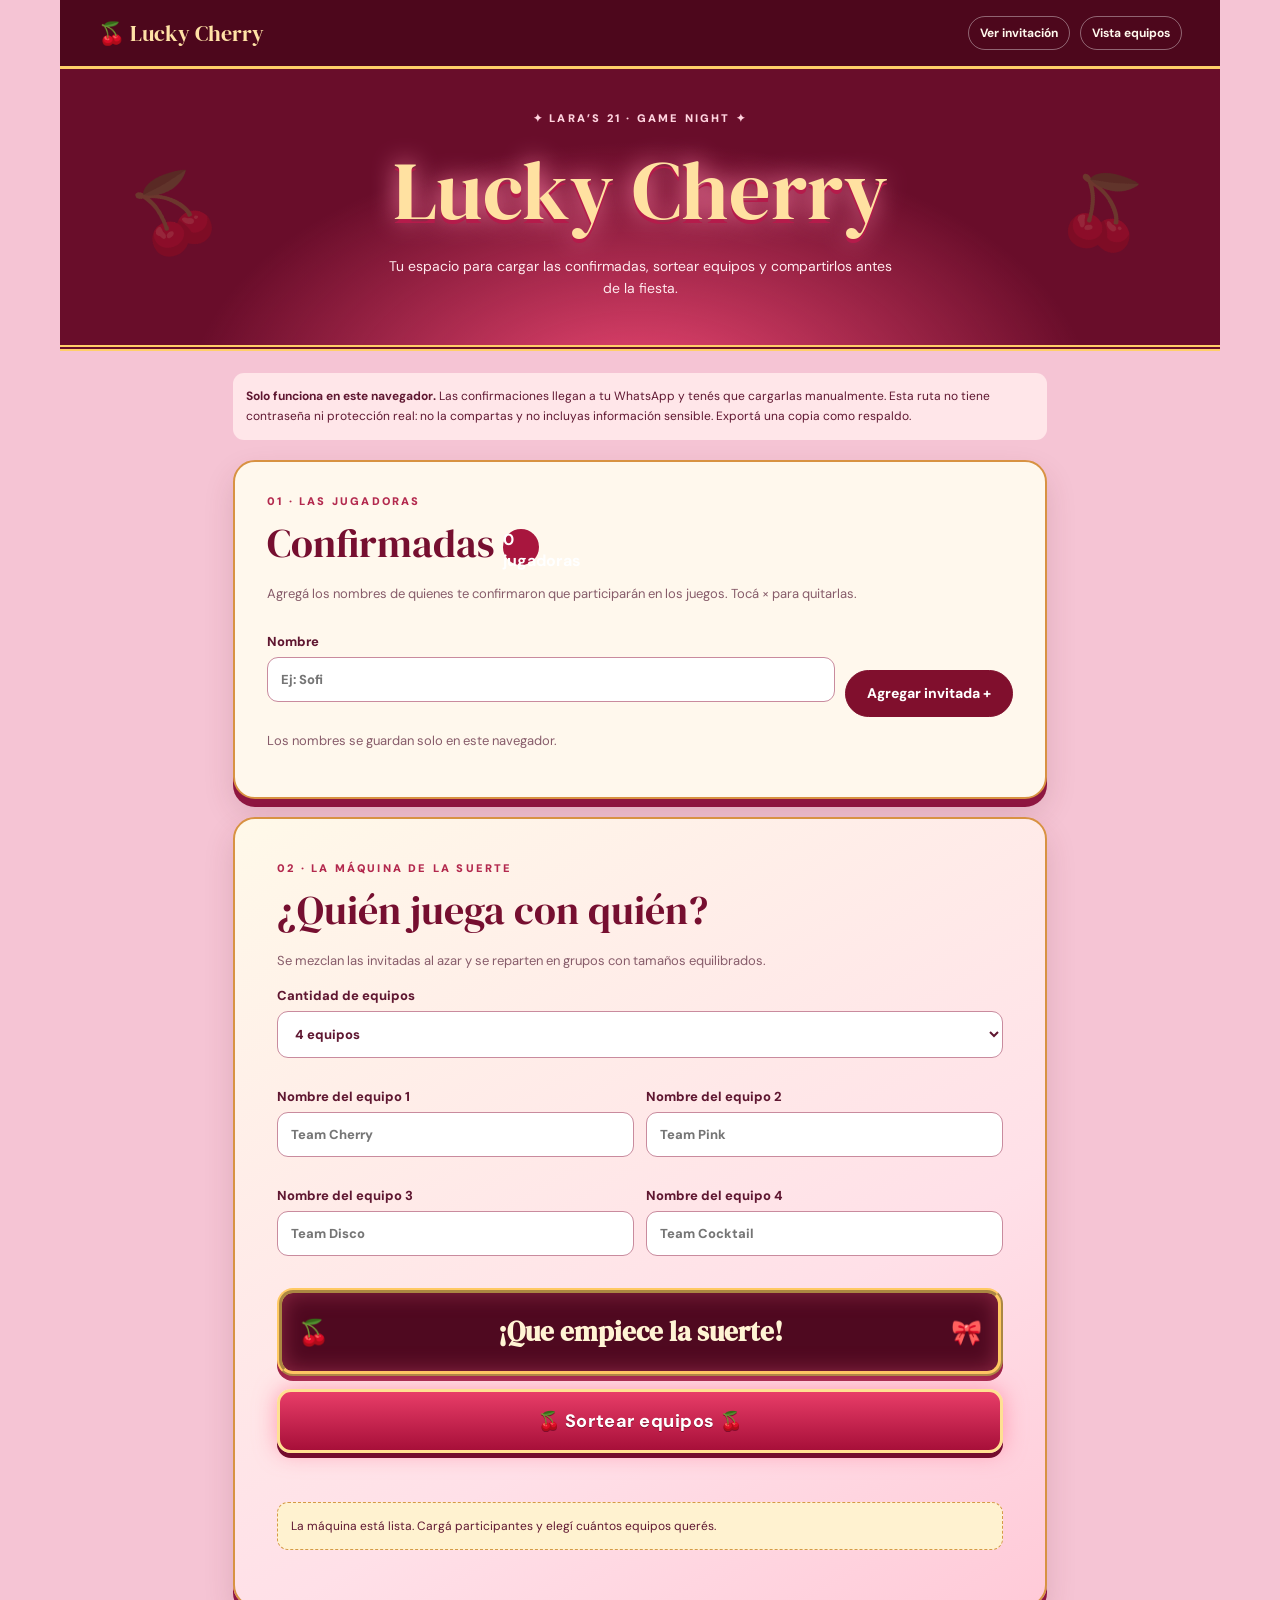
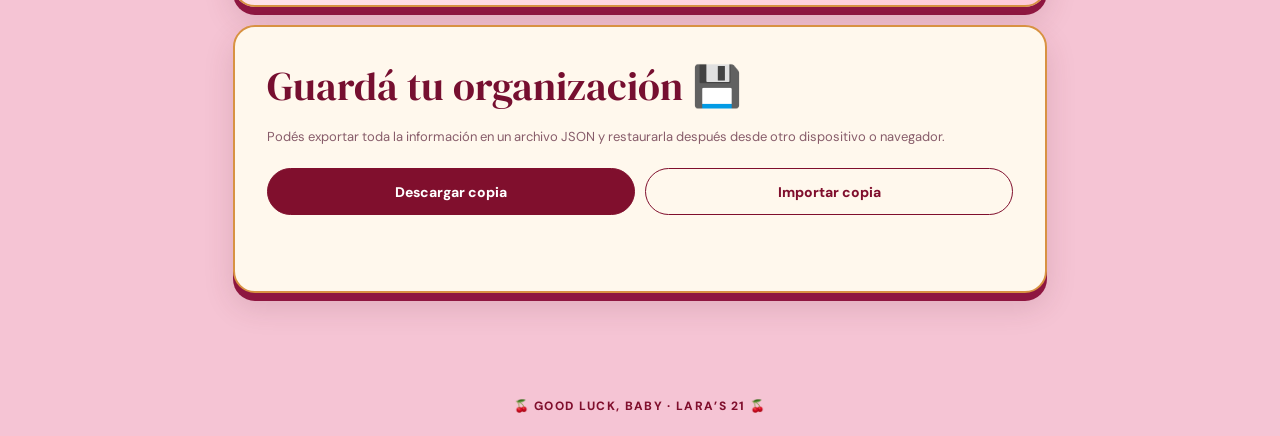
==== admin.html @ bc137720 "feat(web): implementar sistema de invitación y sorteo de equipos" ====
<!doctype html>
<html lang="es-AR">
  <head>
    <meta charset="UTF-8" />
    <meta name="viewport" content="width=device-width,initial-scale=1" />
    <meta name="theme-color" content="#800f2d" />
    <meta
      name="description"
      content="Lucky Cherry — la máquina de sorteo de Lara's game night."
    />
    <title>Lucky Cherry · Lara's 21</title>
    <link rel="stylesheet" href="./style.css" />
  </head>
  <body>
    <div class="shell">
      <header class="topbar lucky-topbar">
        <a href="./" class="brand">🍒 Lucky Cherry</a>
        <nav class="mini-nav">
          <a href="./">Ver invitación</a
          ><a href="./equipos.html">Vista equipos</a>
        </nav>
      </header>
      <div class="top-intro lucky-hero">
        <div class="lucky-kicker">✦ Lara’s 21 · game night ✦</div>
        <h1>Lucky Cherry</h1>
        <p>
          Tu espacio para cargar las confirmadas, sortear equipos y compartirlos
          antes de la fiesta.
        </p>
      </div>
      <main class="content">
        <div class="notice" style="margin-bottom: 20px">
          <b>Solo funciona en este navegador.</b> Las confirmaciones llegan a tu
          WhatsApp y tenés que cargarlas manualmente. Esta ruta no tiene
          contraseña ni protección real: no la compartas y no incluyas
          información sensible. Exportá una copia como respaldo.
        </div>
        <section class="paper lucky-paper">
          <div class="section-eyebrow">01 · Las jugadoras</div>
          <h2>
            Confirmadas <span class="count-pill" id="guest-count">0</span>
          </h2>
          <p class="muted">
            Agregá los nombres de quienes te confirmaron que participarán en los
            juegos. Tocá × para quitarlas.
          </p>
          <form id="add-form" class="form-row">
            <label class="form-field"
              >Nombre<input
                id="name"
                maxlength="70"
                minlength="2"
                placeholder="Ej: Sofi"
                required /></label
            ><button class="button" type="submit">Agregar invitada +</button>
          </form>
          <div class="tags" id="guests"></div>
          <p class="muted">Los nombres se guardan solo en este navegador.</p>
        </section>
        <section class="paper lucky-machine">
          <div class="section-eyebrow">02 · La máquina de la suerte</div>
          <h2>¿Quién juega con quién?</h2>
          <p class="muted">
            Se mezclan las invitadas al azar y se reparten en grupos con tamaños
            equilibrados.
          </p>
          <label class="form-field"
            >Cantidad de equipos<select id="count">
              <option value="2">2 equipos</option>
              <option value="3">3 equipos</option>
              <option value="4" selected>4 equipos</option>
              <option value="5">5 equipos</option>
              <option value="6">6 equipos</option>
            </select></label
          >
          <div id="team-name-fields" class="team-name-fields"></div>
          <div class="slot-window" id="slot-window" aria-live="polite">
            <span>🍒</span><b>¡Que empiece la suerte!</b><span>🎀</span>
          </div>
          <button class="button full draw-button" id="draw">
            🍒 Sortear equipos 🍒
          </button>
          <p class="status" id="draw-status" aria-live="polite"></p>
          <div id="teams"></div>
          <button class="button full hidden" id="confirm-result">
            ✨ Confirmar y publicar resultado
          </button>
          <div class="actions hidden" id="publish-actions">
            <button class="button" id="copy-link">
              🔗 Copiar enlace de equipos</button
            ><button class="button outline" id="send-teams">
              💌 Compartir por WhatsApp</button
            ><a
              id="view-teams"
              target="_blank"
              rel="noopener noreferrer"
              class="button soft"
              >👀 Vista pública</a
            >
          </div>
          <p id="publish-info" class="muted"></p>
        </section>
        <section class="paper lucky-paper">
          <h2>Guardá tu organización 💾</h2>
          <p class="muted">
            Podés exportar toda la información en un archivo JSON y restaurarla
            después desde otro dispositivo o navegador.
          </p>
          <div class="actions">
            <button class="button" id="export">Descargar copia</button
            ><button class="button outline" id="import">Importar copia</button
            ><input
              type="file"
              accept="application/json,.json"
              id="import-file"
              class="hidden"
            />
          </div>
          <p class="status" id="backup-status" aria-live="polite"></p>
        </section>
      </main>
      <footer class="footer">🍒 GOOD LUCK, BABY · LARA’S 21 🍒</footer>
    </div>
    <script type="module" src="./admin.js"></script>
  </body>
</html>
---- style.css ----
@import url("https://fonts.googleapis.com/css2?family=DM+Sans:wght@400;500;600;700;800&family=DM+Serif+Display:ital@0;1&family=Pacifico&display=swap");
:root {
  --burgundy: #800f2d;
  --cherry: #b7224c;
  --rose: #f5afc2;
  --blush: #ffe1e9;
  --cream: #fff8ed;
  --ink: #5f1731;
  --line: #e3a9b7;
}
* {
  box-sizing: border-box;
}
html {
  scroll-behavior: smooth;
}
body {
  margin: 0;
  color: var(--ink);
  background: #f5c4d4;
  font-family: "DM Sans", sans-serif;
}
button,
input,
select,
textarea {
  font: inherit;
}
button {
  cursor: pointer;
}
a {
  text-decoration: none;
  color: inherit;
}
:focus-visible {
  outline: 3px solid #df4e7b;
  outline-offset: 4px;
}
::selection {
  background: #f8b1c8;
  color: #6e1029;
}
.hidden {
  display: none !important;
}
.shell {
  max-width: 1160px;
  margin: auto;
  min-height: 100dvh;
}
.topbar {
  padding: 16px clamp(16px, 4vw, 38px);
  display: flex;
  align-items: center;
  justify-content: space-between;
  gap: 8px;
  background: var(--burgundy);
  color: #fff8ed;
}
.brand {
  font-family: "DM Serif Display", serif;
  font-size: 22px;
}
.mini-nav {
  display: flex;
  gap: 10px;
  align-items: center;
}
.mini-nav a {
  font-size: 12px;
  font-weight: 700;
  border: 1px solid #ffffff60;
  border-radius: 100px;
  padding: 8px 11px;
}
.mini-nav a:hover {
  background: #ffffff20;
}
.checkers {
  background-color: #f6bfd2;
  background-image:
    linear-gradient(90deg, #ffffff50 50%, transparent 50%),
    linear-gradient(#ffffff50 50%, transparent 50%);
  background-size: 48px 48px;
  padding: clamp(24px, 5vw, 65px) 18px;
}
.invite-card {
  background: var(--cream);
  border: 3px solid var(--burgundy);
  max-width: 640px;
  text-align: center;
  margin: auto;
  border-radius: 45px 45px 75px 75px;
  padding: clamp(25px, 5vw, 55px);
  box-shadow: 0 18px 48px #66152e30;
  position: relative;
}
.bow {
  font-size: 58px;
  line-height: 1;
  display: block;
  transform: rotate(-8deg);
}
.scribble {
  font-family: "Pacifico", cursive;
  font-weight: 400;
}
.hero-name {
  font-size: clamp(69px, 15vw, 118px);
  line-height: 1.25;
  margin: 6px 0 -9px;
  letter-spacing: -0.035em;
}
.headline {
  font-family: "DM Serif Display", serif;
  font-size: clamp(42px, 10vw, 77px);
  font-weight: 400;
  line-height: 1.04;
  letter-spacing: -0.025em;
  margin: 0;
}
.subline {
  font-size: 12px;
  font-weight: 800;
  letter-spacing: 0.21em;
  text-transform: uppercase;
  margin: 20px 0;
}
.decor {
  display: flex;
  align-items: center;
  gap: 10px;
  justify-content: center;
  margin: 19px 0;
  font-size: 29px;
}
.decor:before,
.decor:after {
  content: "";
  height: 1px;
  background: #d998aa;
  flex: 1;
}
.intro {
  font:
    italic clamp(18px, 3vw, 23px)/1.5 "DM Serif Display",
    serif;
  margin: 13px auto 23px;
  max-width: 430px;
}
.event-stamp {
  background: #f9d7df;
  border: 1px solid #d79bad;
  border-radius: 16px;
  padding: 21px 10px;
  transform: rotate(-1deg);
}
.event-stamp strong {
  font:
    400 clamp(34px, 7vw, 50px)/1.2 "DM Serif Display",
    serif;
  display: block;
}
.event-stamp span {
  font-size: 12px;
  letter-spacing: 0.18em;
  font-weight: 800;
}
.place {
  font-family: "DM Serif Display", serif;
  font-size: 23px;
  margin: 21px 0;
}
.dress {
  border: 1px dashed #b95a79;
  border-radius: 15px;
  background: #ffe4eb;
  padding: 18px;
  margin: 0 auto 22px;
}
.dress b {
  font-size: 11px;
  letter-spacing: 0.2em;
  text-transform: uppercase;
}
.dress p {
  font:
    italic 21px "DM Serif Display",
    serif;
  margin: 9px 0 0;
}
.button {
  display: inline-flex;
  align-items: center;
  justify-content: center;
  border: 1px solid var(--burgundy);
  border-radius: 100px;
  padding: 13px 21px;
  background: var(--burgundy);
  color: white;
  font-size: 14px;
  font-weight: 800;
  min-height: 47px;
  gap: 8px;
  transition:
    transform 0.2s,
    background 0.2s;
}
.button:hover {
  transform: translateY(-2px);
  background: #ad2048;
}
.button.outline {
  background: transparent;
  color: var(--burgundy);
}
.button.outline:hover {
  background: #fae1e7;
}
.button.soft {
  background: #f9d4df;
  color: var(--burgundy);
  border-color: #e9b4c2;
}
.button.full {
  width: 100%;
}
.actions {
  display: flex;
  flex-wrap: wrap;
  gap: 10px;
  justify-content: center;
  margin: 20px 0 0;
}
.actions .button {
  flex: 1;
  min-width: 170px;
}
.content {
  max-width: 850px;
  margin: auto;
  padding: 22px 18px 65px;
}
.paper {
  background: var(--cream);
  border-radius: 17px;
  padding: clamp(20px, 4vw, 32px);
  margin-bottom: 18px;
  box-shadow: 0 6px 25px #5d203118;
}
.paper h2 {
  font:
    400 clamp(27px, 5vw, 40px) "DM Serif Display",
    serif;
  margin: 0 0 12px;
}
.paper p {
  line-height: 1.7;
}
.muted {
  color: #875c6a;
  font-size: 13px;
  line-height: 1.6;
}
.eyebrow {
  text-transform: uppercase;
  letter-spacing: 0.18em;
  font-size: 11px;
  font-weight: 800;
}
.clock {
  display: grid;
  grid-template-columns: repeat(4, 1fr);
  gap: 9px;
}
.unit {
  background: var(--blush);
  border-radius: 12px;
  text-align: center;
  padding: 15px 3px;
}
.unit strong {
  display: block;
  font:
    400 clamp(25px, 5vw, 39px) "DM Serif Display",
    serif;
  font-variant-numeric: tabular-nums;
}
.unit small {
  font-size: 10px;
  letter-spacing: 0.12em;
  text-transform: uppercase;
  font-weight: 800;
}
.game-grid,
.team-grid {
  display: grid;
  grid-template-columns: repeat(2, minmax(0, 1fr));
  gap: 13px;
}
.game-card,
.team-card {
  background: #fff0f2;
  border: 1px solid #ecc4ce;
  border-radius: 14px;
  padding: 17px;
}
.game-card strong,
.team-card h3 {
  font:
    400 21px "DM Serif Display",
    serif;
  margin: 0 0 6px;
}
.game-card p {
  font-size: 13px;
  margin: 6px 0 0;
}
.team-card:nth-child(2n) {
  background: #ffefdf;
}
.team-card:nth-child(3n) {
  background: #f1eafb;
}
.team-card:nth-child(4n) {
  background: #e8f3eb;
}
.team-card ul {
  padding-left: 20px;
  font-size: 13px;
  line-height: 1.9;
  margin: 8px 0;
}
.form-field {
  margin: 15px 0;
  display: flex;
  flex-direction: column;
  gap: 7px;
  font-size: 13px;
  font-weight: 800;
}
.form-field input,
.form-field select,
.form-field textarea {
  border-radius: 11px;
  border: 1px solid #c98b9e;
  background: white;
  padding: 13px;
  color: var(--ink);
  min-width: 0;
  width: 100%;
}
.form-field textarea {
  resize: vertical;
}
.form-row {
  display: flex;
  gap: 10px;
  align-items: end;
  flex-wrap: wrap;
}
.form-row .form-field {
  flex: 1;
  min-width: 150px;
}
.tags {
  display: flex;
  flex-wrap: wrap;
  gap: 7px;
}
.tag {
  background: #ffe2eb;
  border-radius: 30px;
  padding: 8px 10px;
  font-size: 12px;
  border: 1px solid #ebb6c6;
}
.tag button {
  border: 0;
  background: none;
  color: var(--burgundy);
  font-weight: 900;
}
.notice {
  border-radius: 11px;
  background: #ffe6e9;
  padding: 13px;
  font-size: 12px;
  line-height: 1.7;
}
.steps {
  display: flex;
  gap: 10px;
  flex-wrap: wrap;
}
.step {
  background: #ffe0e7;
  border-radius: 30px;
  padding: 8px 12px;
  font-size: 12px;
  font-weight: 800;
}
.score-row {
  display: flex;
  align-items: center;
  gap: 8px;
  border-top: 1px solid #efd7dc;
  padding: 13px 0;
}
.score-row:first-child {
  border: 0;
}
.score-name {
  flex: 1;
  min-width: 0;
  font-weight: 700;
  font-size: 13px;
}
.score-number {
  font:
    400 25px "DM Serif Display",
    serif;
  min-width: 38px;
  text-align: center;
}
.square {
  border: 1px solid #d1a0af;
  background: #ffecf0;
  color: var(--burgundy);
  border-radius: 9px;
  min-width: 35px;
  min-height: 35px;
  font-weight: 800;
}
.modal {
  position: fixed;
  inset: 0;
  z-index: 20;
  background: #37061dbc;
  display: grid;
  place-items: center;
  padding: 16px;
}
.modal-panel {
  background: var(--cream);
  padding: 27px;
  border-radius: 22px;
  width: min(420px, 100%);
  max-height: 90vh;
  overflow: auto;
}
.modal-panel h2 {
  font:
    400 34px "DM Serif Display",
    serif;
  margin: 0 0 8px;
}
.modal-close {
  float: right;
  background: none;
  border: none;
  font-size: 28px;
  color: var(--burgundy);
}
.top-intro {
  text-align: center;
  background: var(--burgundy);
  color: white;
  padding: 45px 18px 38px;
}
.top-intro h1 {
  font:
    400 clamp(38px, 7vw, 64px) "DM Serif Display",
    serif;
  margin: 9px 0;
}
.top-intro p {
  max-width: 520px;
  margin: 0 auto;
  line-height: 1.6;
  font-size: 14px;
}
.center {
  text-align: center;
}
.footer {
  text-align: center;
  color: var(--burgundy);
  padding: 22px 15px;
  font-size: 12px;
  letter-spacing: 0.11em;
  font-weight: 800;
}
.status {
  font-size: 13px;
  min-height: 19px;
  font-weight: 700;
  color: var(--cherry);
  margin-top: 12px;
}
.challenge-result {
  margin-top: 12px;
  background: #ffe2e9;
  border-radius: 12px;
  padding: 16px;
  text-align: center;
  font-family: "DM Serif Display", serif;
  font-size: 19px;
}
.preview {
  font-family: "DM Serif Display", serif;
}
.admin-help {
  font-size: 12px;
  color: #8b5768;
  line-height: 1.7;
}
details {
  margin: 8px 0;
}
summary {
  cursor: pointer;
  font-weight: 700;
}
.divider {
  border: 0;
  border-top: 1px solid #e8c5cc;
  margin: 25px 0;
}
/* Lucky Cherry organizer */
.lucky-topbar {
  background: #4d071c;
  border-bottom: 3px solid #ffcf69;
}
.lucky-topbar .brand {
  color: #ffe2a6;
}
.lucky-hero {
  position: relative;
  overflow: hidden;
  background:
    radial-gradient(ellipse at 50% 120%, #ee4974, transparent 55%), #690d2a;
  padding: 42px 18px 45px;
  border-bottom: 6px double #ffcf69;
}
.lucky-hero:before,
.lucky-hero:after {
  content: "🍒";
  position: absolute;
  font-size: clamp(30px, 7vw, 72px);
  opacity: 0.3;
  top: 35%;
  transform: rotate(-18deg);
}
.lucky-hero:before {
  left: 6%;
}
.lucky-hero:after {
  right: 6%;
  transform: rotate(18deg);
}
.lucky-hero h1 {
  color: #ffe1a1;
  font-family: "DM Serif Display", serif;
  font-size: clamp(48px, 10vw, 82px);
  text-shadow:
    0 4px #b51b4b,
    0 0 26px #ff85ab;
}
.lucky-kicker,
.section-eyebrow {
  font-size: 11px;
  letter-spacing: 0.2em;
  text-transform: uppercase;
  font-weight: 900;
}
.lucky-kicker {
  color: #ffd4df;
}
.lucky-hero p {
  color: #ffe9ed;
}
.lucky-paper,
.lucky-machine {
  border: 2px solid #d89242;
  box-shadow:
    0 8px 0 #8e1640,
    0 14px 30px #5d203126;
  border-radius: 22px;
}
.lucky-paper h2,
.lucky-machine h2 {
  color: #760f30;
}
.section-eyebrow {
  color: #b3294e;
  margin-bottom: 8px;
}
.count-pill {
  display: inline-grid;
  place-items: center;
  vertical-align: middle;
  border-radius: 50%;
  width: 36px;
  height: 36px;
  background: #a8163e;
  color: white;
  font:
    700 16px "DM Sans",
    sans-serif;
}
.guest-tag {
  font-weight: 800;
  background: #ffe5a8;
  border-color: #e8b85e;
}
.guest-tag button {
  font-size: 18px;
  min-width: 23px;
}
.lucky-machine {
  background: linear-gradient(150deg, #fff9e9, #ffe0e8 65%, #ffcad8);
  padding: clamp(20px, 5vw, 42px);
}
.team-name-fields {
  display: grid;
  grid-template-columns: repeat(2, minmax(0, 1fr));
  gap: 0 12px;
}
.slot-window {
  min-height: 88px;
  margin: 17px 0 13px;
  padding: 16px;
  display: flex;
  align-items: center;
  justify-content: space-between;
  gap: 10px;
  background: #4f0920;
  border: 5px ridge #ffc963;
  border-radius: 16px;
  color: #fff4d4;
  box-shadow:
    inset 0 0 22px #ef5b7d60,
    0 5px 0 #9e2248;
  font-family: "DM Serif Display", serif;
  font-size: clamp(18px, 4vw, 27px);
  text-align: center;
}
.slot-window span {
  font-size: 25px;
}
.slot-window b {
  flex: 1;
}
.slot-window.spinning b {
  animation: slot-blink 0.12s steps(2) infinite;
}
@keyframes slot-blink {
  50% {
    opacity: 0.3;
    transform: translateY(-2px);
  }
}
.draw-button {
  min-height: 64px;
  border-radius: 14px;
  background: linear-gradient(#e83d68, #a70f39);
  border: 3px solid #ffe092;
  box-shadow:
    0 5px 0 #720c2d,
    0 0 22px #ff7794a6;
  font-size: 18px;
  letter-spacing: 0.03em;
  text-shadow: 0 1px #810c2c;
}
.draw-button:hover {
  background: linear-gradient(#f45b7f, #b61543);
}
.draw-button:disabled {
  opacity: 0.7;
  cursor: wait;
  transform: none;
}
.team-card {
  border: 2px solid #e5a9b2;
  box-shadow: 0 4px 0 #dba2ab;
}
.team-card h3 {
  color: #9a123a;
}
#confirm-result {
  margin-top: 18px;
  background: #9b1740;
  border-color: #f0c260;
  min-height: 54px;
}
.lucky-machine #teams {
  margin-top: 18px;
}
.lucky-machine .notice {
  background: #fff2d0;
  border: 1px dashed #d59a46;
}
.public-hero {
  background: linear-gradient(145deg, #fff5e4, #ffdce6);
}
@media (max-width: 540px) {
  .team-name-fields {
    grid-template-columns: 1fr;
  }
  .lucky-hero:before {
    left: -8px;
  }
  .lucky-hero:after {
    right: -8px;
  }
  .draw-button {
    font-size: 16px;
  }
}
@media (max-width: 540px) {
  .game-grid,
  .team-grid {
    grid-template-columns: 1fr;
  }
  .topbar {
    padding: 14px;
  }
  .brand {
    font-size: 17px;
  }
  .mini-nav a {
    font-size: 10px;
    padding: 7px;
  }
  .hero-name {
    font-size: 73px;
  }
  .invite-card {
    padding: 24px 18px 29px;
  }
  .clock {
    gap: 5px;
  }
  .game-card {
    padding: 13px;
  }
}
@media (prefers-reduced-motion: reduce) {
  *,
  *:before,
  *:after {
    transition: none !important;
    animation: none !important;
  }
}
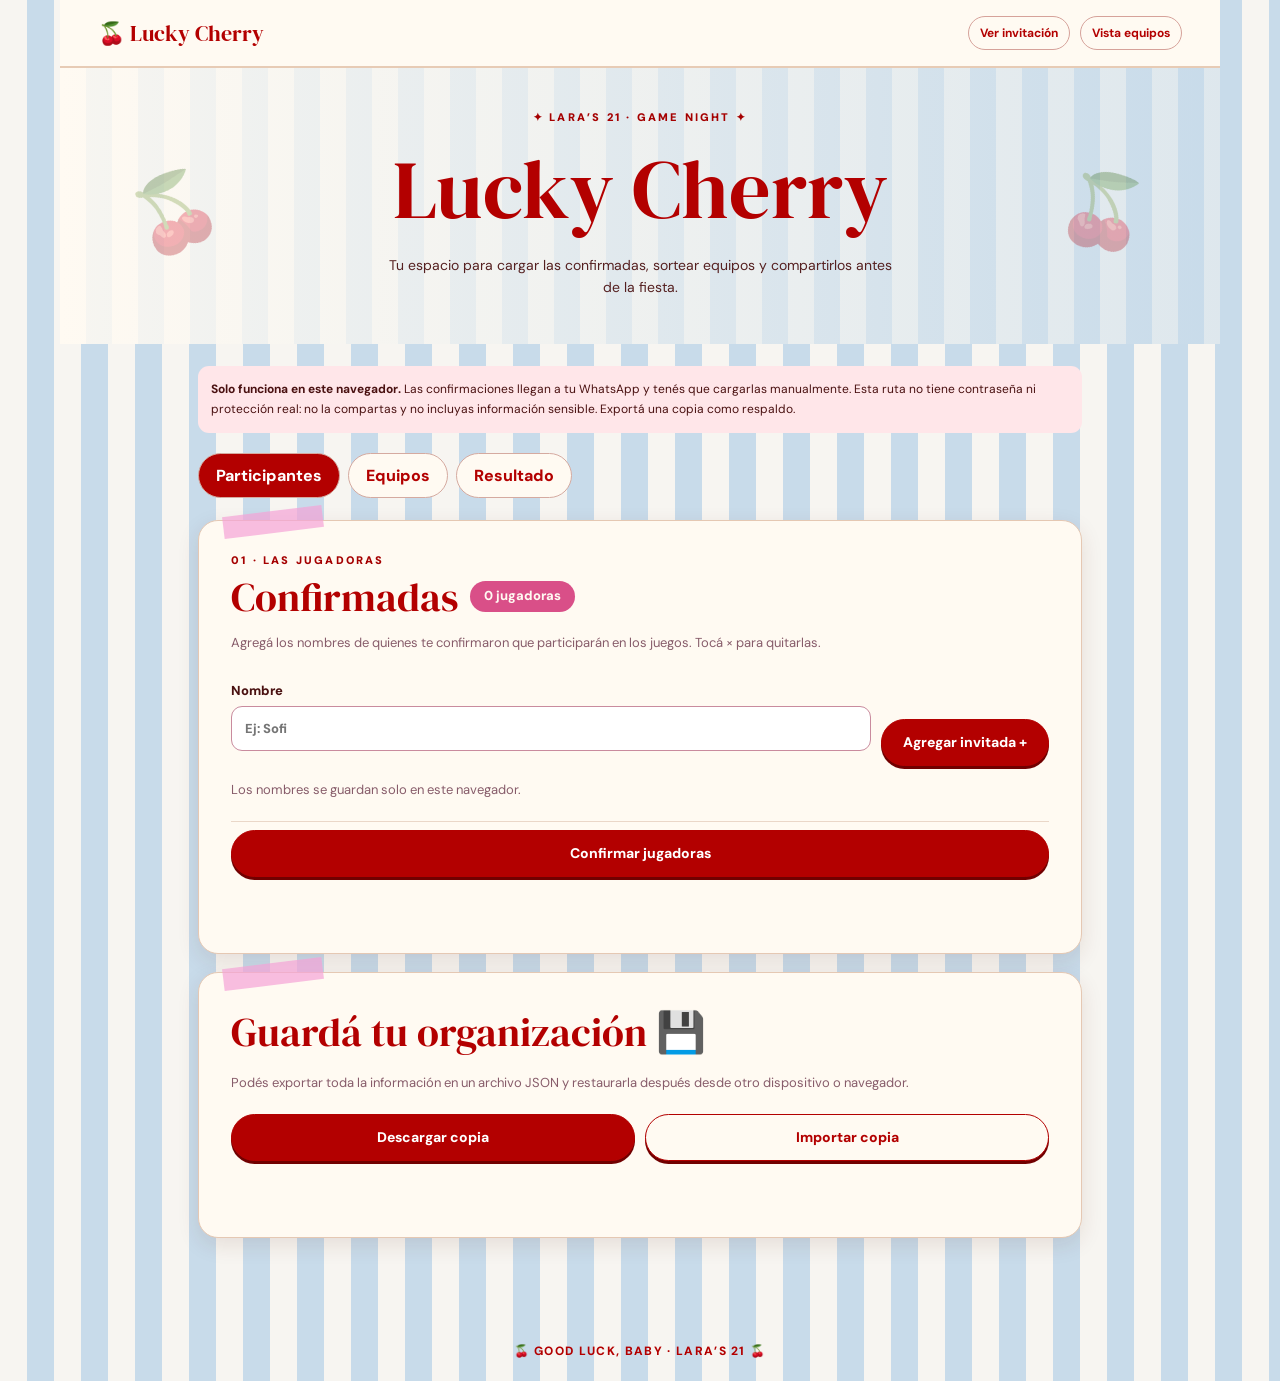
==== commit 0d5a7dee: "refactor(web): mejorar flujo de gestión de participantes y configuración de equipos" ====
--- a/admin.html
+++ b/admin.html
@@ -35,11 +35,15 @@
           contraseña ni protección real: no la compartas y no incluyas
           información sensible. Exportá una copia como respaldo.
         </div>
+        <nav class="organizer-tabs" aria-label="Secciones del organizador" role="tablist">
+          <button class="tab-button active" role="tab" aria-selected="true" data-panel="participants-panel">Participantes</button>
+          <button class="tab-button" role="tab" aria-selected="false" data-panel="teams-panel">Equipos</button>
+          <button class="tab-button" role="tab" aria-selected="false" data-panel="result-panel">Resultado</button>
+        </nav>
+        <div id="participants-panel" class="tab-panel">
         <section class="paper lucky-paper">
-          <div class="section-eyebrow">01 · Las jugadoras</div>
-          <h2>
-            Confirmadas <span class="count-pill" id="guest-count">0</span>
-          </h2>
+          <div class="section-eyebrow">01 · LAS JUGADORAS</div>
+          <div class="confirmed-heading"><h2>Confirmadas</h2><span class="count-pill" id="guest-count">0 jugadoras</span></div>
           <p class="muted">
             Agregá los nombres de quienes te confirmaron que participarán en los
             juegos. Tocá × para quitarlas.
@@ -56,7 +60,12 @@
           </form>
           <div class="tags" id="guests"></div>
           <p class="muted">Los nombres se guardan solo en este navegador.</p>
+          <p id="guest-confirmed-status" class="confirmation-status hidden" role="status">✓ Jugadoras confirmadas</p>
+          <div class="actions participant-actions"><button class="button" id="confirm-guests" type="button">Confirmar jugadoras</button><button class="button outline hidden" id="edit-guests" type="button">Editar jugadoras</button></div>
+          <p id="guest-feedback" class="status" aria-live="polite"></p>
         </section>
+        </div>
+        <div id="teams-panel" class="tab-panel hidden">
         <section class="paper lucky-machine">
           <div class="section-eyebrow">02 · La máquina de la suerte</div>
           <h2>¿Quién juega con quién?</h2>
@@ -64,6 +73,9 @@
             Se mezclan las invitadas al azar y se reparten en grupos con tamaños
             equilibrados.
           </p>
+          <div id="team-setup-lock" class="notice setup-prompt">Confirmá las jugadoras para configurar los equipos.</div>
+          <div id="team-setup" class="team-setup locked">
+          <p id="confirmed-guest-total" class="confirmed-total"></p>
           <label class="form-field"
             >Cantidad de equipos<select id="count">
               <option value="2">2 equipos</option>
@@ -74,10 +86,14 @@
             </select></label
           >
           <div id="team-name-fields" class="team-name-fields"></div>
-          <div class="slot-window" id="slot-window" aria-live="polite">
-            <span>🍒</span><b>¡Que empiece la suerte!</b><span>🎀</span>
+          <p id="team-size-estimate" class="muted team-estimate"></p>
+          <p id="team-confirmed-status" class="confirmation-status hidden" role="status">✓ ¡Equipos configurados! Ya podés realizar el sorteo.</p>
+          <div class="actions team-actions"><button class="button" id="confirm-teams" type="button">Confirmar equipos</button><button class="button outline hidden" id="edit-teams" type="button">Editar configuración</button></div>
           </div>
-          <button class="button full draw-button" id="draw">
+          <div class="envelope-stage" id="slot-window" aria-live="polite">
+            <div class="envelope"><span class="envelope-seal">🍒</span><span class="envelope-letter">Lista para formar los equipos</span></div>
+          </div>
+          <button class="button full draw-button" id="draw" disabled>
             🍒 Sortear equipos 🍒
           </button>
           <p class="status" id="draw-status" aria-live="polite"></p>
@@ -100,6 +116,12 @@
           </div>
           <p id="publish-info" class="muted"></p>
         </section>
+        </div>
+        <div id="result-panel" class="tab-panel hidden">
+          <section class="paper lucky-paper"><div class="section-eyebrow">03 · Revisión final</div><h2>Editar y publicar</h2><p class="muted">Podés mover participantes entre equipos antes de confirmar.</p><div id="editable-result"></div><button class="button full" id="save-manual">Guardar cambios</button><p id="manual-status" class="status" aria-live="polite"></p>
+            <div class="actions hidden" id="result-share-actions"><button class="button" id="result-copy-link">Copiar enlace público</button><button class="button outline" id="result-share-wa">Copiar para WhatsApp</button></div>
+          </section>
+        </div>
         <section class="paper lucky-paper">
           <h2>Guardá tu organización 💾</h2>
           <p class="muted">
--- a/style.css
+++ b/style.css
@@ -755,3 +755,76 @@
     animation: none !important;
   }
 }
+
+/* The Birthday Club scrapbook visual system */
+:root { --burgundy:#b30000; --cherry:#b30000; --rose:#f5a3d7; --blush:#ffe7f2; --cream:#f7f5f1; --ink:#4a1111; --line:#d9b8a8; --sky:#c8dbea; --lime:#d9e88e; }
+body { background:repeating-linear-gradient(90deg,#f7f5f1 0 27px,#c8dbea 27px 54px); color:var(--ink); }
+.shell { background:transparent; }
+.topbar { background:#fffaf3; color:var(--burgundy); border-bottom:2px solid #e6cbb8; }
+.brand { color:var(--burgundy); }
+.mini-nav a { border-color:#d6a29a; }
+.checkers { background:transparent; padding:clamp(18px,4vw,50px) 15px; }
+.invite-card,.paper,.team-card { background:#fffaf2; border:1px solid #e8cdbb; box-shadow:0 8px 20px #5b20151b; }
+.invite-card { border-radius:28px 25px 31px 26px; transform:rotate(-.3deg); position:relative; }
+.invite-card:before,.paper:before { content:""; position:absolute; width:100px; height:22px; background:#f5a3d7b0; top:-10px; left:24px; transform:rotate(-7deg); }
+.invite-card h1,.headline,.paper h2,.team-card h3,.top-intro h1 { color:var(--burgundy); }
+.scribble { font-family:"DM Serif Display",serif; font-style:italic; }
+.headline { font-style:italic; }
+.event-stamp,.dress,.team-card { background:#fff4e8; border-color:#e5c8b3; }
+.dress { border-style:dashed; }
+.button { background:var(--burgundy); border-color:var(--burgundy); border-radius:999px; box-shadow:0 3px 0 #710000; }
+.button:hover { background:#cf1818; }
+.button.outline { background:#fffaf2; color:var(--burgundy); }
+.button.soft,.unit,.tag { background:#fce4ef; }
+.content { max-width:920px; }
+.paper { position:relative; border-radius:20px 17px 22px 18px; }
+.top-intro,.lucky-hero { color:var(--burgundy); background:linear-gradient(90deg,#fffaf2dd,#c8dbea99), repeating-linear-gradient(90deg,#fffaf2 0 26px,#c8dbea 26px 52px); border:0; }
+.top-intro p,.lucky-hero p { color:#552020; }
+.lucky-hero h1 { color:var(--burgundy); text-shadow:none; }
+.lucky-topbar { background:#fffaf2; border-bottom:2px solid #e7cbb5; }
+.lucky-topbar .brand { color:var(--burgundy); }
+.lucky-paper,.lucky-machine { border:1px solid #e5c8b3; box-shadow:0 7px 22px #5820161c; border-radius:20px; background:#fffaf2; }
+.section-eyebrow,.lucky-kicker { color:#a50000; }
+.count-pill { background:var(--burgundy); }
+.guest-tag { background:#fce4ef; border-color:#e8bad1; }
+.slot-window { display:flex; align-items:center; justify-content:center; width:100%; min-height:0; margin:22px 0 20px; padding:24px 16px 30px; background:repeating-linear-gradient(135deg,#fffaf2 0 18px,#d9e9f2 18px 36px); border:1px solid #dfc5b4; border-radius:18px; box-shadow:0 5px 15px #68201620; color:var(--burgundy); }
+.envelope { position:relative; display:grid; place-items:center; flex:none; width:min(360px,100%); height:130px; background:#fff0dc; border:2px solid #d7b99f; border-radius:10px; box-shadow:0 7px 0 #d9c5b0; transition:transform .6s; }
+.envelope:before { content:""; position:absolute; inset:0; background:#f9e5cc; clip-path:polygon(0 0,50% 64%,100% 0); transform-origin:top; transition:transform .6s; }
+.envelope-seal { z-index:2; font-size:28px; margin-top:24px; }
+.envelope-letter { position:absolute; z-index:2; top:12px; max-width:90%; font-family:"DM Serif Display",serif; font-size:clamp(16px,3vw,20px); line-height:1.2; color:var(--burgundy); }
+.slot-window.opened .envelope { transform:translateY(8px); }
+.slot-window.opening .envelope:before { transform:rotateX(180deg); }
+.draw-button { border-radius:999px; min-height:54px; background:var(--burgundy); border:0; box-shadow:0 4px 0 #710000; }
+.draw-button:hover { background:#cf1818; }
+.team-card { border-radius:16px; }
+.team-card:nth-child(4n+1) { background:#ffe8ed; }
+.team-card:nth-child(4n+2) { background:#ffeaf5; }
+.team-card:nth-child(4n+3) { background:#e7f3fa; }
+.team-card:nth-child(4n) { background:#f1f7d9; }
+.team-card h3 { font-style:italic; }
+#confirm-result { background:var(--burgundy); border-color:var(--burgundy); }
+.organizer-tabs { display:flex; gap:8px; overflow:auto; margin:0 0 18px; padding-bottom:4px; }
+.tab-button { border:1px solid #d5aaa0; border-radius:999px; background:#fffaf2; color:var(--burgundy); font-weight:800; padding:11px 17px; white-space:nowrap; }
+.tab-button.active { background:var(--burgundy); color:#fff; }
+.member-edit { display:flex; align-items:center; justify-content:space-between; gap:8px; padding:7px 0; border-top:1px solid #e8d4c5; font-size:13px; }
+.member-edit select { max-width:145px; min-width:0; border:1px solid #d7b99f; border-radius:9px; padding:7px; background:#fffaf2; }
+.confirmed-heading { display:flex; align-items:center; gap:12px; flex-wrap:wrap; margin:0 0 10px; }
+.confirmed-heading h2 { margin:0; line-height:1.1; }
+.count-pill { display:inline-flex; align-items:center; justify-content:center; width:auto; min-width:0; height:auto; padding:8px 14px; border-radius:999px; color:#fffaf2; background:#d94f88; font:800 13px/1.15 "DM Sans",sans-serif; white-space:nowrap; }
+.participant-actions { justify-content:flex-start; padding-top:8px; border-top:1px solid #ead7c8; }
+.confirmation-status { margin:12px 0 0; padding:11px 14px; color:#3f5c15; background:#eff6d6; border:1px solid #d9e88e; border-radius:12px; font-size:14px; font-weight:800; }
+.team-setup { padding:14px; margin:14px 0; border:1px solid #e7cdbb; border-radius:16px; background:#fffdf8; }
+.team-setup.locked { opacity:.55; pointer-events:none; }
+.setup-prompt { margin:12px 0; }
+.confirmed-total { display:inline-block; margin:0; padding:8px 12px; color:#7b182e; background:#fce4ef; border-radius:999px; font-weight:800; font-size:13px; }
+.team-estimate { margin:0 0 8px; padding:10px 12px; border-radius:10px; background:#e8f2f8; }
+.team-actions { justify-content:flex-start; }
+.is-locked { opacity:.8; }
+.is-locked .guest-tag button { display:none; }
+button:disabled { opacity:.5; cursor:not-allowed; box-shadow:none; transform:none; }
+@media (max-width:540px) { .confirmed-heading { align-items:center; gap:9px; } .confirmed-heading h2 { font-size:32px; } .count-pill { font-size:12px; padding:7px 10px; } .participant-actions .button,.team-actions .button { width:100%; } }
+@keyframes cardReveal { from { opacity:0; transform:translateY(12px) scale(.97); } to { opacity:1; transform:translateY(0) scale(1); } }
+.team-grid .team-card { animation:cardReveal .45s both; }
+.team-grid .team-card:nth-child(2) { animation-delay:.12s; }.team-grid .team-card:nth-child(3) { animation-delay:.24s; }.team-grid .team-card:nth-child(4) { animation-delay:.36s; }
+@media (max-width:540px) { .organizer-tabs { position:sticky; top:0; z-index:5; background:#f7f5f1ed; padding:8px 0; } .tab-button { flex:1; padding:10px 8px; font-size:12px; } .slot-window { padding:22px 12px 28px; } .envelope { width:min(320px,100%); height:118px; } }
+@media (prefers-reduced-motion:reduce) { .team-grid .team-card { animation:none; } }
